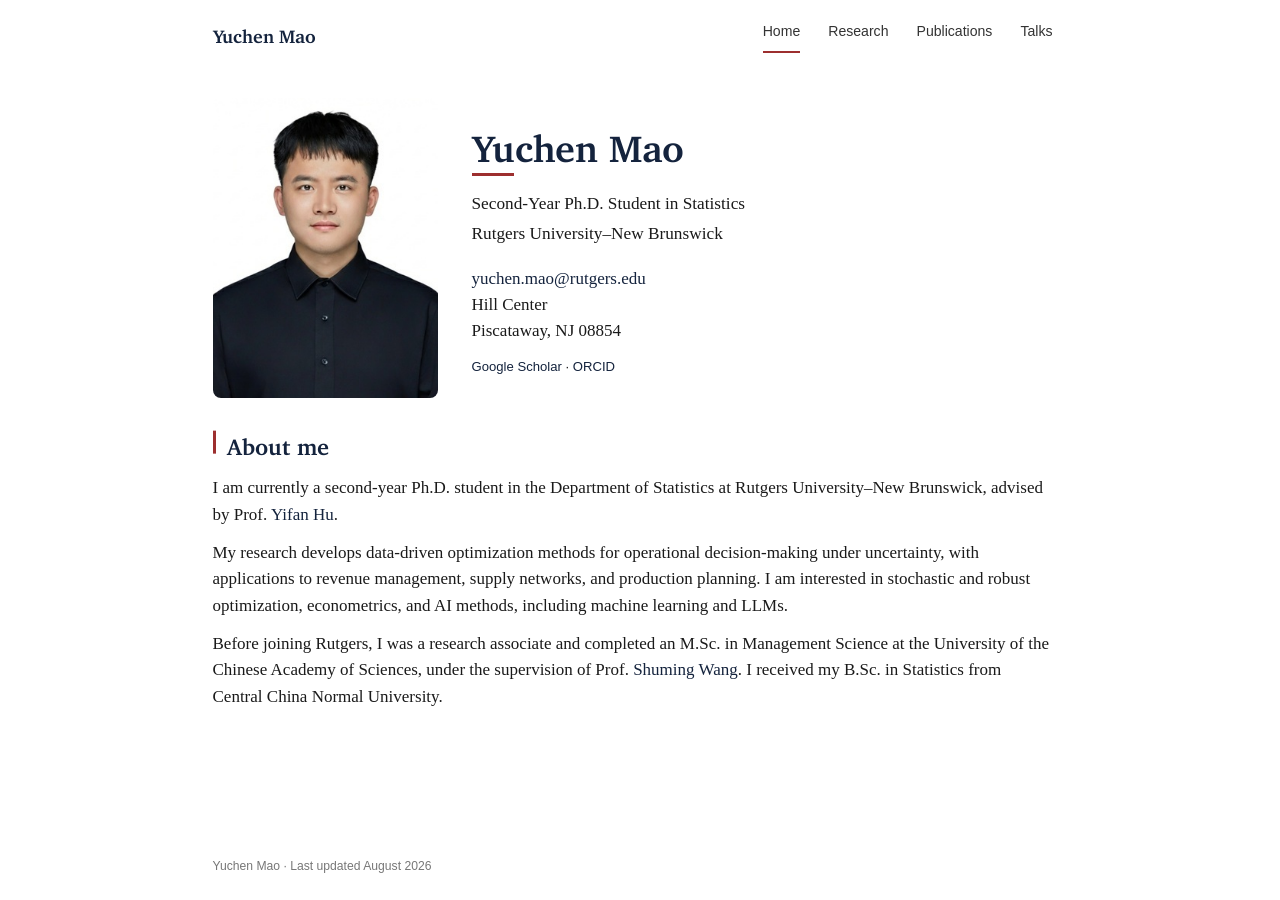
==== index.html @ 816ab4ea "Use valid date-time for profile metadata" ====
<!doctype html>
<html lang="en">
<head>
  <meta charset="utf-8">
  <meta name="viewport" content="width=device-width, initial-scale=1">
  <title>Yuchen Mao | Second-Year Ph.D. Student at Rutgers University</title>
  <meta name="description" content="Yuchen Mao (毛宇晨) is a second-year Ph.D. student in Statistics at Rutgers University–New Brunswick developing data-driven optimization methods for operational decisions under uncertainty.">
  <meta name="author" content="Yuchen Mao">
  <meta name="google-site-verification" content="CG412kC1G7FEq8Y1hyxE_ry52gsPt6J9d0rZtABFzyQ">
  <meta name="robots" content="index, follow">
  <link rel="canonical" href="https://yuchenmao98.github.io/">
  <link rel="icon" href="assets/favicon-32.png" sizes="32x32" type="image/png">
  <link rel="icon" href="assets/favicon-256.png" sizes="256x256" type="image/png">
  <link rel="apple-touch-icon" href="assets/apple-touch-icon.png" sizes="180x180">
  <meta name="theme-color" content="#14233d">
  <meta property="og:type" content="profile">
  <meta property="og:title" content="Yuchen Mao | Second-Year Ph.D. Student at Rutgers University">
  <meta property="og:description" content="Data-driven optimization for operational decisions under uncertainty.">
  <meta property="og:url" content="https://yuchenmao98.github.io/">
  <meta property="og:image" content="https://yuchenmao98.github.io/assets/yuchen-mao.jpg">
  <meta property="og:image:alt" content="Portrait of Yuchen Mao">
  <meta property="profile:first_name" content="Yuchen">
  <meta property="profile:last_name" content="Mao">
  <meta name="twitter:card" content="summary">
  <link rel="stylesheet" href="styles.css?v=10">

  <script type="application/ld+json">
  {
    "@context": "https://schema.org",
    "@type": "ProfilePage",
    "url": "https://yuchenmao98.github.io/",
    "dateModified": "2026-08-07T00:33:00-04:00",
    "mainEntity": {
      "@type": "Person",
      "name": "Yuchen Mao",
      "alternateName": "毛宇晨",
      "url": "https://yuchenmao98.github.io/",
      "image": "https://yuchenmao98.github.io/assets/yuchen-mao.jpg",
      "jobTitle": "Second-Year Ph.D. Student in Statistics",
      "email": "yuchen.mao@rutgers.edu",
      "affiliation": {
        "@type": "CollegeOrUniversity",
        "name": "Rutgers University–New Brunswick",
        "url": "https://www.rutgers.edu/"
      },
      "sameAs": [
        "https://orcid.org/0000-0002-4024-4048",
        "https://scholar.google.com/citations?user=4a7ehhYAAAAJ&hl=en"
      ],
      "alumniOf": [
        {
          "@type": "CollegeOrUniversity",
          "name": "University of the Chinese Academy of Sciences"
        },
        {
          "@type": "CollegeOrUniversity",
          "name": "Central China Normal University"
        }
      ],
      "knowsAbout": [
        "Stochastic programming",
        "Robust optimization",
        "Distributionally robust optimization",
        "Econometrics",
        "Causal inference",
        "Artificial intelligence",
        "Machine learning",
        "Large language models",
        "Revenue management",
        "Supply chain analytics",
        "Production planning"
      ]
    }
  }
  </script>
</head>
<body>
  <a class="skip-link" href="#main">Skip to content</a>

  <header class="site-header">
    <div class="header-inner">
      <a class="site-name" href="index.html">Yuchen Mao</a>
      <nav aria-label="Primary navigation">
        <a href="index.html" aria-current="page">Home</a>
        <a href="research.html">Research</a>
        <a href="publications.html">Publications</a>
        <a href="talks.html">Talks</a>
      </nav>
    </div>
  </header>

  <main id="main" class="home-main">
    <section class="profile" aria-labelledby="home-title">
      <img class="portrait" src="assets/yuchen-mao.jpg" width="295" height="393" alt="Portrait of Yuchen Mao">

      <div class="profile-details">
        <h1 id="home-title">Yuchen Mao</h1>
        <div class="name-rule" aria-hidden="true"></div>
        <p class="position">Second-Year Ph.D. Student in Statistics</p>
        <p class="institution">Rutgers University–New Brunswick</p>
        <p class="contact">
          <a href="mailto:yuchen.mao@rutgers.edu">yuchen.mao@rutgers.edu</a><br>
          Hill Center<br>
          Piscataway, NJ 08854
        </p>
        <p class="profile-links">
          <a href="https://scholar.google.com/citations?user=4a7ehhYAAAAJ&amp;hl=en" rel="me noopener" target="_blank">Google Scholar</a>
          <span aria-hidden="true">&middot;</span>
          <a href="https://orcid.org/0000-0002-4024-4048" rel="me noopener" target="_blank">ORCID</a>
        </p>
      </div>
    </section>

    <section class="about" aria-labelledby="about-title">
      <h2 id="about-title">About me</h2>
      <p>
        I am currently a second-year Ph.D. student in the Department of Statistics at Rutgers
        University–New Brunswick, advised by
        Prof. <a href="https://sites.google.com/view/yifan-hu" rel="noopener" target="_blank">Yifan Hu</a>.
      </p>
      <p>
        My research develops data-driven optimization methods for operational
        decision-making under uncertainty, with applications to revenue
        management, supply networks, and production planning. I am interested in
        stochastic and robust optimization, econometrics, and AI methods,
        including machine learning and LLMs.
      </p>
      <p>
        Before joining Rutgers, I was a research associate and completed an
        M.Sc. in Management Science at the University of the Chinese Academy
        of Sciences, under the supervision of
        Prof. <a href="https://people.ucas.ac.cn/~wangshuming?language=en" rel="noopener" target="_blank">Shuming Wang</a>.
        I received my B.Sc. in Statistics from Central China Normal University.
      </p>
    </section>
  </main>

  <footer>
    <p>Yuchen Mao · Last updated August 2026</p>
  </footer>
</body>
</html>
---- styles.css ----
@font-face {
  font-family: "Charter Web";
  font-style: normal;
  font-weight: 400;
  font-display: swap;
  src: url("assets/fonts/charter-regular.woff2") format("woff2");
}

@font-face {
  font-family: "Charter Web";
  font-style: normal;
  font-weight: 600;
  font-display: swap;
  src: url("assets/fonts/charter-bold.woff2") format("woff2");
}

@font-face {
  font-family: "Charter Web";
  font-style: normal;
  font-weight: 700;
  font-display: swap;
  src: url("assets/fonts/charter-bold.woff2") format("woff2");
}

:root {
  --ink: #1a1a1a;
  --navy: #14233d;
  --muted: #55585d;
  --accent: #9d2f2f;
  --content: 840px;
  --serif: Georgia, "Times New Roman", serif;
  --display-serif: "Charter Web", Charter, "Bitstream Charter", Georgia, "Times New Roman", serif;
  --sans: -apple-system, BlinkMacSystemFont, "Segoe UI", Arial, sans-serif;
}

html {
  overflow-y: scroll;
  scrollbar-gutter: stable;
}

* {
  box-sizing: border-box;
}

body {
  display: flex;
  flex-direction: column;
  min-height: 100vh;
  margin: 0;
  color: var(--ink);
  background: #fff;
  font-family: var(--serif);
  font-size: 17px;
  line-height: 1.55;
}

a {
  color: var(--navy);
  text-decoration: none;
}

a:hover,
a:focus-visible {
  color: var(--accent);
}

a:focus-visible {
  outline: 2px solid var(--accent);
  outline-offset: 3px;
}

main {
  flex: 1 0 auto;
}

main a {
  color: var(--navy);
}

.skip-link {
  position: fixed;
  top: 8px;
  left: 8px;
  z-index: 10;
  padding: 6px 10px;
  color: #fff;
  background: var(--navy);
  font-family: var(--sans);
  transform: translateY(-160%);
}

.skip-link:focus {
  transform: translateY(0);
}

.header-inner,
.home-main,
.research-main,
footer {
  width: min(var(--content), calc(100% - 40px));
  margin: 0 auto;
}

.header-inner {
  display: flex;
  min-height: 64px;
  align-items: center;
  justify-content: space-between;
  gap: 28px;
}

.site-name {
  color: var(--navy);
  font-family: var(--display-serif);
  font-size: 1.15rem;
  font-weight: 700;
  text-decoration: none;
}

nav {
  display: flex;
  align-self: stretch;
  gap: 28px;
}

nav a {
  display: flex;
  position: relative;
  align-items: center;
  color: #333;
  font-family: var(--sans);
  font-size: 0.88rem;
  text-decoration: none;
}

nav a[aria-current="page"]::after {
  position: absolute;
  right: 0;
  bottom: 11px;
  left: 0;
  height: 2px;
  background: var(--accent);
  content: "";
}

.home-main {
  padding: 34px 0 44px;
}

.profile {
  display: grid;
  grid-template-columns: 225px minmax(0, 1fr);
  gap: 34px;
  align-items: start;
}

.portrait {
  display: block;
  width: 225px;
  height: 300px;
  border-radius: 8px;
  object-fit: cover;
}

.profile-details {
  padding-top: 20px;
}

h1,
h2,
p {
  margin-top: 0;
}

h1,
h2 {
  color: var(--navy);
  font-family: var(--display-serif);
  font-weight: 700;
}

strong {
  font-family: var(--display-serif);
  font-weight: 600;
}

h1 {
  margin-bottom: 8px;
  font-size: 2.35rem;
  line-height: 1.15;
}

.name-rule {
  width: 42px;
  height: 3px;
  margin: 12px 0 15px;
  background: var(--accent);
}

.position,
.institution {
  margin-bottom: 3px;
  font-size: 1.08rem;
}

.contact {
  margin: 18px 0 12px;
}

.profile-links {
  margin-bottom: 0;
  font-family: var(--sans);
  font-size: 0.82rem;
}

.about {
  margin-top: 30px;
}

h2 {
  position: relative;
  margin-bottom: 19px;
  padding-left: 14px;
  font-size: 1.42rem;
  line-height: 1.25;
}

h2::before {
  position: absolute;
  top: 50%;
  left: 0;
  width: 3px;
  height: 1em;
  background: var(--accent);
  content: "";
  transform: translateY(-50%);
}

.about p {
  margin-bottom: 12px;
}

.research-main {
  padding: 40px 0 60px;
}

.research-main > h1 {
  margin-bottom: 30px;
}

.research-lead {
  margin-bottom: 34px;
  font-size: 1.06rem;
  line-height: 1.62;
}

.research-main section + section {
  margin-top: 46px;
}

.research-area p {
  margin-bottom: 12px;
}

.paper-list {
  margin: 0;
  padding: 0;
  list-style: none;
}

.paper-list li {
  padding: 5px 0 24px;
}

.paper-list li + li {
  margin-top: 4px;
}

.paper-list p {
  margin-bottom: 3px;
}

.paper-title {
  color: var(--navy);
  font-family: var(--display-serif);
  font-weight: 600;
}

.paper-title a {
  color: inherit;
}

.paper-title a:hover,
.paper-title a:focus-visible {
  color: var(--accent);
}

.paper-list strong {
  font-weight: 600;
}

.venue {
  color: var(--muted);
  font-size: 0.94rem;
}

footer {
  margin-top: auto;
  padding: 19px 0 24px;
  color: #777;
  font-family: var(--sans);
  font-size: 0.76rem;
}

footer p {
  margin-bottom: 0;
}

@media (max-width: 620px) {
  body {
    font-size: 16px;
  }

  .header-inner {
    min-height: 0;
    padding-top: 14px;
    flex-direction: column;
    align-items: flex-start;
    gap: 4px;
  }

  nav {
    width: 100%;
    min-height: 40px;
    justify-content: space-between;
    gap: 12px;
  }

  nav a {
    padding: 5px 0 12px;
  }

  nav a[aria-current="page"]::after {
    bottom: 5px;
  }

  .home-main,
  .research-main {
    padding-top: 28px;
  }

  .profile {
    grid-template-columns: 1fr;
    gap: 22px;
  }

  .portrait {
    width: 190px;
    height: auto;
  }

  .profile-details {
    padding-top: 0;
  }

  h1 {
    font-size: 2rem;
  }

  .about {
    margin-top: 28px;
  }
}
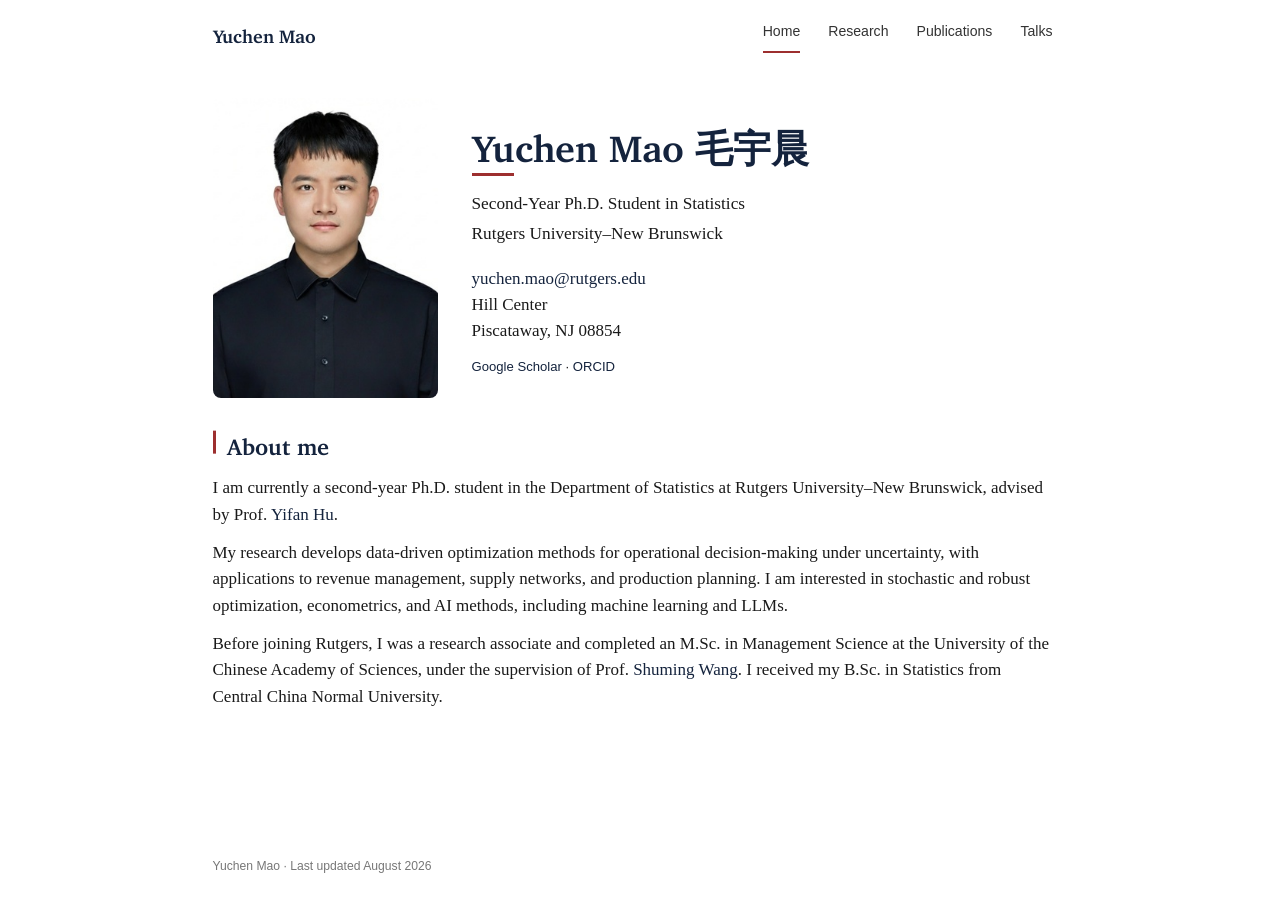
==== commit 1efba533: "Add Chinese name to homepage" ====
--- a/index.html
+++ b/index.html
@@ -29,7 +29,7 @@
     "@context": "https://schema.org",
     "@type": "ProfilePage",
     "url": "https://yuchenmao98.github.io/",
-    "dateModified": "2026-08-07T00:33:00-04:00",
+    "dateModified": "2026-08-10T09:18:04-04:00",
     "mainEntity": {
       "@type": "Person",
       "name": "Yuchen Mao",
@@ -94,7 +94,7 @@
       <img class="portrait" src="assets/yuchen-mao.jpg" width="295" height="393" alt="Portrait of Yuchen Mao">
 
       <div class="profile-details">
-        <h1 id="home-title">Yuchen Mao</h1>
+        <h1 id="home-title">Yuchen Mao <span class="chinese-name" lang="zh">毛宇晨</span></h1>
         <div class="name-rule" aria-hidden="true"></div>
         <p class="position">Second-Year Ph.D. Student in Statistics</p>
         <p class="institution">Rutgers University–New Brunswick</p>
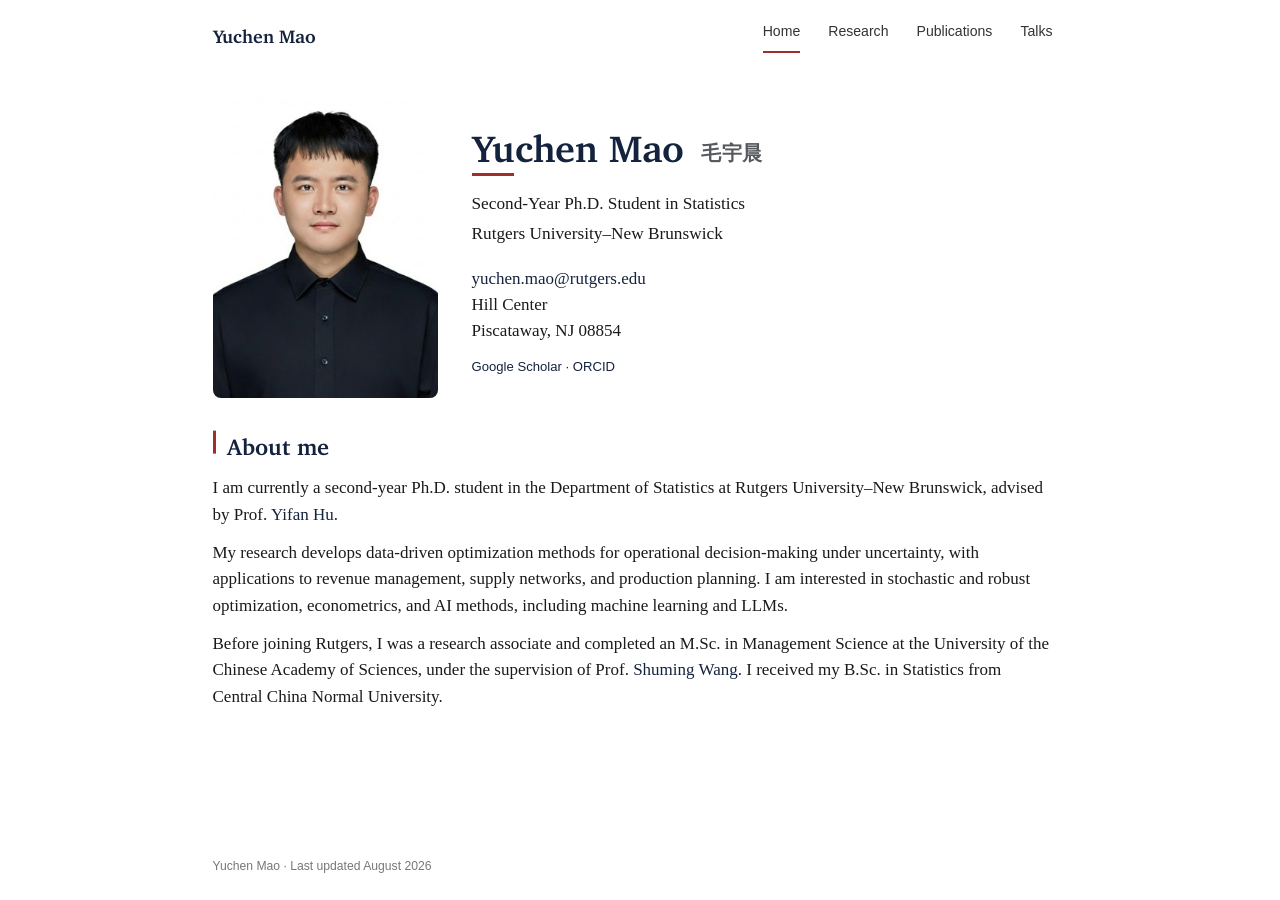
==== commit 0982d5d1: "Refresh homepage stylesheet cache" ====
--- a/index.html
+++ b/index.html
@@ -22,7 +22,7 @@
   <meta property="profile:first_name" content="Yuchen">
   <meta property="profile:last_name" content="Mao">
   <meta name="twitter:card" content="summary">
-  <link rel="stylesheet" href="styles.css?v=10">
+  <link rel="stylesheet" href="styles.css?v=11">
 
   <script type="application/ld+json">
   {
--- a/styles.css
+++ b/styles.css
@@ -190,6 +190,17 @@
   line-height: 1.15;
 }
 
+.chinese-name {
+  margin-left: 0.32em;
+  color: var(--muted);
+  font-family: inherit;
+  font-size: 0.52em;
+  font-weight: inherit;
+  letter-spacing: 0.04em;
+  vertical-align: 0.12em;
+  white-space: nowrap;
+}
+
 .name-rule {
   width: 42px;
   height: 3px;
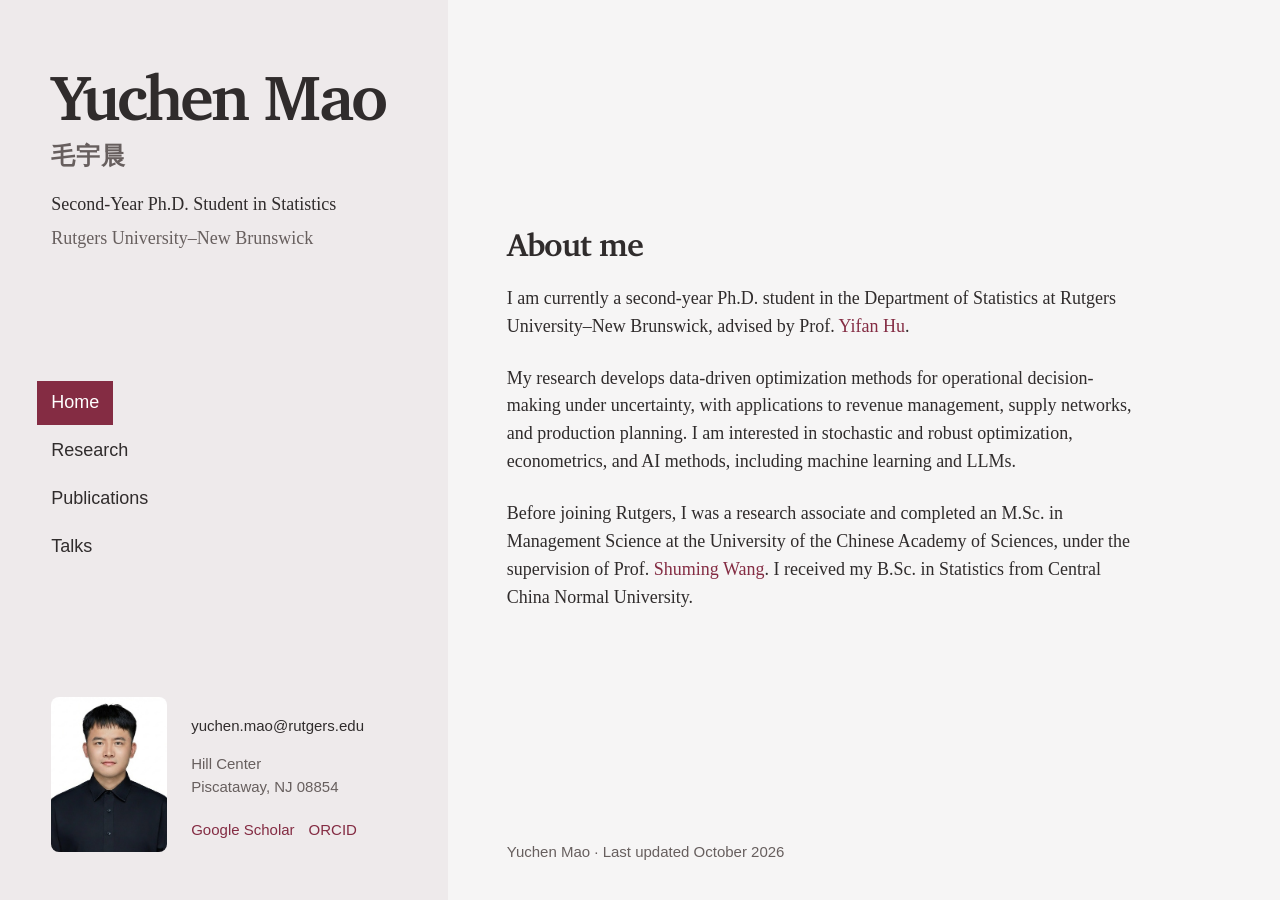
==== commit 3f8b4882: "Publish sidebar design and refresh past talks Apply the approved paper-and-wine sidebar layout to al" ====
--- a/index.html
+++ b/index.html
@@ -12,7 +12,7 @@
   <link rel="icon" href="assets/favicon-32.png" sizes="32x32" type="image/png">
   <link rel="icon" href="assets/favicon-256.png" sizes="256x256" type="image/png">
   <link rel="apple-touch-icon" href="assets/apple-touch-icon.png" sizes="180x180">
-  <meta name="theme-color" content="#14233d">
+  <meta name="theme-color" content="#eeeaeb">
   <meta property="og:type" content="profile">
   <meta property="og:title" content="Yuchen Mao | Second-Year Ph.D. Student at Rutgers University">
   <meta property="og:description" content="Data-driven optimization for operational decisions under uncertainty.">
@@ -22,14 +22,14 @@
   <meta property="profile:first_name" content="Yuchen">
   <meta property="profile:last_name" content="Mao">
   <meta name="twitter:card" content="summary">
-  <link rel="stylesheet" href="styles.css?v=11">
+  <link rel="stylesheet" href="styles.css?v=20261026">
 
   <script type="application/ld+json">
   {
     "@context": "https://schema.org",
     "@type": "ProfilePage",
     "url": "https://yuchenmao98.github.io/",
-    "dateModified": "2026-08-10T09:18:04-04:00",
+    "dateModified": "2026-10-26T20:50:50Z",
     "mainEntity": {
       "@type": "Person",
       "name": "Yuchen Mao",
@@ -73,46 +73,40 @@
     }
   }
   </script>
+
+  <!-- Cloudflare Web Analytics -->
+  <script type="module" src="https://static.cloudflareinsights.com/beacon.min.js" data-cf-beacon='{"token":"b640b8f3190f4494a3705dd32028accd"}'></script>
+  <!-- End Cloudflare Web Analytics -->
 </head>
 <body>
-  <a class="skip-link" href="#main">Skip to content</a>
-
-  <header class="site-header">
-    <div class="header-inner">
-      <a class="site-name" href="index.html">Yuchen Mao</a>
-      <nav aria-label="Primary navigation">
-        <a href="index.html" aria-current="page">Home</a>
-        <a href="research.html">Research</a>
-        <a href="publications.html">Publications</a>
-        <a href="talks.html">Talks</a>
-      </nav>
+  <a class="skip" href="#main">Skip to content</a>
+  <header class="identity-rail">
+    <div class="identity">
+      <h1 class="identity-name">Yuchen Mao <span lang="zh">毛宇晨</span></h1>
+      <p class="position">Second-Year Ph.D. Student in Statistics</p>
+      <p class="institution">Rutgers University–New Brunswick</p>
+    </div>
+    <nav aria-label="Main navigation">
+      <a href="index.html" aria-current="page">Home</a>
+      <a href="research.html">Research</a>
+      <a href="publications.html">Publications</a>
+      <a href="talks.html">Talks</a>
+    </nav>
+    <div class="rail-bottom">
+      <img class="portrait" src="assets/yuchen-mao.jpg" width="295" height="393" alt="Portrait of Yuchen Mao">
+      <div class="contact">
+        <a class="email" href="mailto:yuchen.mao@rutgers.edu">yuchen.mao@rutgers.edu</a>
+        <p>Hill Center<br>Piscataway, NJ 08854</p>
+        <div class="scholarly">
+          <a href="https://scholar.google.com/citations?user=4a7ehhYAAAAJ&amp;hl=en" target="_blank" rel="noopener">Google Scholar</a>
+          <a href="https://orcid.org/0000-0002-4024-4048" target="_blank" rel="noopener">ORCID</a>
+        </div>
+      </div>
     </div>
   </header>
-
-  <main id="main" class="home-main">
-    <section class="profile" aria-labelledby="home-title">
-      <img class="portrait" src="assets/yuchen-mao.jpg" width="295" height="393" alt="Portrait of Yuchen Mao">
-
-      <div class="profile-details">
-        <h1 id="home-title">Yuchen Mao <span class="chinese-name" lang="zh">毛宇晨</span></h1>
-        <div class="name-rule" aria-hidden="true"></div>
-        <p class="position">Second-Year Ph.D. Student in Statistics</p>
-        <p class="institution">Rutgers University–New Brunswick</p>
-        <p class="contact">
-          <a href="mailto:yuchen.mao@rutgers.edu">yuchen.mao@rutgers.edu</a><br>
-          Hill Center<br>
-          Piscataway, NJ 08854
-        </p>
-        <p class="profile-links">
-          <a href="https://scholar.google.com/citations?user=4a7ehhYAAAAJ&amp;hl=en" rel="me noopener" target="_blank">Google Scholar</a>
-          <span aria-hidden="true">&middot;</span>
-          <a href="https://orcid.org/0000-0002-4024-4048" rel="me noopener" target="_blank">ORCID</a>
-        </p>
-      </div>
-    </section>
-
-    <section class="about" aria-labelledby="about-title">
-      <h2 id="about-title">About me</h2>
+  <main id="main" tabindex="-1">
+    <article class="biography">
+      <h2>About me</h2>
       <p>
         I am currently a second-year Ph.D. student in the Department of Statistics at Rutgers
         University–New Brunswick, advised by
@@ -132,11 +126,8 @@
         Prof. <a href="https://people.ucas.ac.cn/~wangshuming?language=en" rel="noopener" target="_blank">Shuming Wang</a>.
         I received my B.Sc. in Statistics from Central China Normal University.
       </p>
-    </section>
+    </article>
   </main>
-
-  <footer>
-    <p>Yuchen Mao · Last updated August 2026</p>
-  </footer>
+  <footer class="site-footer"><p>Yuchen Mao · Last updated October 2026</p></footer>
 </body>
 </html>
--- a/styles.css
+++ b/styles.css
@@ -5,380 +5,174 @@
   font-display: swap;
   src: url("assets/fonts/charter-regular.woff2") format("woff2");
 }
-
 @font-face {
   font-family: "Charter Web";
   font-style: normal;
-  font-weight: 600;
+  font-weight: 600 700;
   font-display: swap;
   src: url("assets/fonts/charter-bold.woff2") format("woff2");
 }
-
-@font-face {
-  font-family: "Charter Web";
-  font-style: normal;
-  font-weight: 700;
-  font-display: swap;
-  src: url("assets/fonts/charter-bold.woff2") format("woff2");
-}
-
 :root {
-  --ink: #1a1a1a;
-  --navy: #14233d;
-  --muted: #55585d;
-  --accent: #9d2f2f;
-  --content: 840px;
+  color-scheme: light;
+  --ground: #f6f5f5;
+  --surface: #eeeaeb;
+  --ink: #302c2c;
+  --muted: #675f5e;
+  --accent: #842c43;
+  --accent-ink: #fff;
   --serif: Georgia, "Times New Roman", serif;
   --display-serif: "Charter Web", Charter, "Bitstream Charter", Georgia, "Times New Roman", serif;
   --sans: -apple-system, BlinkMacSystemFont, "Segoe UI", Arial, sans-serif;
+  --rail: 35%;
+  --edge: clamp(28px, 4vw, 62px);
+  --text-size: 18px;
+  --small-size: 15px;
+}
+* { box-sizing: border-box; }
+html { background: var(--ground); color: var(--ink); scrollbar-gutter: stable; }
+body { margin: 0; font-family: var(--serif); font-size: var(--text-size); line-height: 1.55; }
+h1, h2, p { margin: 0; }
+a { color: var(--accent); text-decoration: none; }
+a:hover { color: var(--ink); }
+a:focus-visible { outline: 2px solid var(--accent); outline-offset: 4px; }
+::selection { background: var(--accent); color: var(--accent-ink); }
+.skip { position: absolute; top: 12px; left: 20px; width: 1px; height: 1px; overflow: hidden; clip-path: inset(50%); white-space: nowrap; z-index: 5; }
+.skip:focus { width: auto; height: auto; clip-path: none; background: var(--accent); color: var(--accent-ink); padding: 12px 18px; }
+.identity-rail {
+  position: fixed; inset: 0 auto 0 0; width: var(--rail);
+  padding: 48px var(--edge); background: var(--surface);
+  display: flex; flex-direction: column; justify-content: space-between;
+  gap: 28px; overflow-y: auto;
+}
+h1, h2, strong, .identity-name { font-family: var(--display-serif); font-weight: 700; }
+.identity-name { font-size: clamp(40px, 5vw, 72px); line-height: 1.05; letter-spacing: -.04em; white-space: nowrap; }
+.identity-name span { display: block; margin-top: 18px; font-size: 24px; line-height: 1.4; letter-spacing: .04em; color: var(--muted); }
+.position { margin-top: 24px; font-size: var(--text-size); }
+.institution { margin-top: 6px; font-size: var(--text-size); color: var(--muted); }
+nav { display: flex; flex-direction: column; align-items: flex-start; gap: 4px; font-family: var(--sans); font-size: var(--text-size); }
+nav a { display: flex; align-items: center; min-height: 44px; padding: 6px 14px; margin-left: -14px; color: var(--ink); }
+nav a[aria-current] { background: var(--accent); color: var(--accent-ink); }
+nav a:not([aria-current]):hover { color: var(--accent); background: var(--ground); }
+.rail-bottom { display: flex; align-items: flex-end; flex-wrap: wrap; gap: 24px; }
+.portrait { display: block; width: 116px; height: auto; border-radius: 8px; }
+.contact { font-family: var(--sans); font-size: var(--small-size); line-height: 1.55; }
+.contact .email { color: var(--ink); overflow-wrap: anywhere; }
+.contact .email:hover { color: var(--accent); }
+.contact p { margin-top: 14px; color: var(--muted); }
+.scholarly { display: flex; flex-wrap: wrap; gap: 0 14px; margin-top: 10px; }
+.scholarly a { display: inline-flex; align-items: center; min-height: 44px; }
+main { margin-left: var(--rail); padding: 70px var(--edge) 64px clamp(36px, 5vw, 80px); min-height: calc(100svh - 76px); display: flex; align-items: center; }
+.biography { max-width: 640px; }
+h2 { font-size: 32px; line-height: 1.2; letter-spacing: -.02em; margin-bottom: 28px; }
+.biography p { text-wrap: pretty; }
+.biography p + p { margin-top: 24px; }
+.biography a:hover { background: var(--accent); color: var(--accent-ink); }
+.site-footer { margin-left: var(--rail); padding: 16px var(--edge) 24px clamp(36px, 5vw, 80px); display: flex; align-items: center; justify-content: space-between; gap: 24px; font-family: var(--sans); font-size: var(--small-size); color: var(--muted); }
+.site-footer a { display: inline-flex; min-height: 44px; align-items: center; flex-shrink: 0; }
+@media (min-width: 1500px) {
+  .identity-rail { padding-left: max(60px, calc((100vw - 1320px) / 2)); }
+  main, .site-footer { padding-right: max(60px, calc((100vw - 1320px) / 2)); }
+}
+@media (max-width: 1100px) {
+  :root { --edge: 30px; }
+  .identity-rail { padding-block: 36px; }
+  .rail-bottom { gap: 18px; }
+  .portrait { width: 90px; }
+  main { padding: 48px var(--edge); }
+  .site-footer { padding-inline: var(--edge); flex-wrap: wrap; gap: 4px; }
+}
+@media (max-width: 850px) {
+  :root { --edge: 32px; }
+  .identity-rail { position: static; width: auto; padding: 32px var(--edge); display: grid; grid-template-columns: 1fr auto; gap: 24px 28px; }
+  .identity-name { font-size: 52px; }
+  nav { justify-self: end; min-width: 140px; }
+  .rail-bottom { grid-column: 1 / -1; flex-wrap: nowrap; justify-content: space-between; align-items: center; }
+  .portrait { width: 92px; }
+  .contact { font-size: 16px; }
+  main { margin: 0; min-height: 0; padding: 40px var(--edge); }
+  .biography { max-width: none; }
+  .site-footer { margin: 0; }
+}
+@media (max-width: 550px) {
+  :root { --edge: 22px; --text-size: 17px; }
+  .identity-rail { padding-block: 28px; grid-template-columns: 1fr; gap: 22px; }
+  .identity-name { font-size: 44px; display: flex; flex-wrap: wrap; align-items: baseline; gap: 6px 14px; white-space: normal; }
+  .identity-name span { margin: 0; font-size: 20px; white-space: nowrap; }
+  .position { margin-top: 18px; font-size: 18px; max-width: 28ch; }
+  .institution { font-size: 16px; }
+  nav { grid-row: 2; justify-self: stretch; flex-direction: row; align-items: center; justify-content: space-between; gap: 4px; min-width: 0; font-size: 16px; }
+  nav a { margin: 0; padding-inline: 8px; }
+  .rail-bottom { gap: 18px; justify-content: flex-start; }
+  .portrait { width: 92px; }
+  .contact { min-width: 0; font-size: 14px; }
+  .scholarly { gap: 0 12px; }
+  main { padding: 32px var(--edge); }
+  h2 { font-size: 30px; margin-bottom: 22px; }
+  .biography p + p { margin-top: 20px; }
+  .site-footer { align-items: flex-start; flex-direction: column; padding: 12px var(--edge) 22px; }
+}
+@media (prefers-reduced-motion: no-preference) {
+  a { transition: color 140ms ease, background-color 140ms ease; }
 }
 
-html {
-  overflow-y: scroll;
-  scrollbar-gutter: stable;
+/* Inner pages share the same identity anchor and reading edge. */
+.content-main { display: block; padding-top: 70px; }
+.page-content { max-width: 720px; }
+.page-title { font-size: 40px; line-height: 1.1; letter-spacing: -.035em; margin: 0 0 40px; }
+.page-content p { text-wrap: pretty; }
+.page-content h2 { font-size: 24px; line-height: 1.25; letter-spacing: -.015em; margin: 0 0 20px; }
+.page-content section + section { margin-top: 48px; }
+.research-content { max-width: 640px; }
+.research-lead { background: var(--surface); padding: 24px 26px; margin: 0 0 42px; line-height: 1.6; }
+.research-area p { line-height: 1.6; }
+.research-area h2 { max-width: 36ch; }
+.publication-content section > h2::before {
+  content: ""; display: block; width: 26px; height: 4px;
+  background: var(--accent); margin-bottom: 14px;
+}
+.paper-list { list-style: none; margin: 0; padding: 0; }
+.paper-list li + li { margin-top: 30px; }
+.paper-list p + p { margin-top: 7px; }
+.paper-title { font-family: var(--display-serif); font-weight: 600; font-size: 20px; line-height: 1.35; }
+.paper-title a { color: var(--ink); }
+.paper-title a:hover { color: var(--accent); }
+.paper-list strong { font-weight: 600; }
+.paper-list .venue, .talk-entry .venue { font-size: 15px; color: var(--muted); line-height: 1.55; }
+.page-content a:active { color: var(--accent); }
+.talk-entry { display: grid; grid-template-columns: 112px minmax(0, 1fr); gap: 24px; align-items: start; }
+.talk-date { grid-column: 1; grid-row: 1; padding-top: 4px; font-variant-numeric: tabular-nums; }
+.talk-date time { display: block; max-width: 9ch; }
+.talk-details { grid-column: 2; grid-row: 1; }
+.talk-details .paper-title { margin-bottom: 16px; }
+.talk-details .venue + .venue { margin-top: 7px; }
+.source-footer { margin-top: 48px; font-family: var(--sans); font-size: 15px; color: var(--muted); }
+@media (max-width: 1100px) {
+  .content-main { padding-top: 48px; }
+  .talk-entry { grid-template-columns: 96px minmax(0, 1fr); gap: 20px; }
+}
+@media (max-width: 850px) {
+  .content-main { padding-top: 40px; }
+  .page-content { max-width: none; }
+}
+@media (max-width: 550px) {
+  .content-main { padding-top: 32px; }
+  .page-title { font-size: 32px; margin-bottom: 32px; }
+  .page-content h2 { font-size: 20px; }
+  .research-area h2 { font-size: 20px; }
+  .research-lead { padding: 20px; margin-bottom: 32px; }
+  .page-content section + section { margin-top: 40px; }
+  .paper-title { font-size: 18px; }
+  .paper-list li + li { margin-top: 28px; }
+  .talk-entry { display: flex; flex-direction: column; gap: 14px; }
+  .talk-date { padding: 0; }
+  .talk-date time { max-width: none; }
+  .source-footer { margin-top: 36px; }
 }
 
-* {
-  box-sizing: border-box;
-}
-
-body {
-  display: flex;
-  flex-direction: column;
-  min-height: 100vh;
-  margin: 0;
-  color: var(--ink);
-  background: #fff;
-  font-family: var(--serif);
-  font-size: 17px;
-  line-height: 1.55;
-}
-
-a {
-  color: var(--navy);
-  text-decoration: none;
-}
-
-a:hover,
-a:focus-visible {
-  color: var(--accent);
-}
-
-a:focus-visible {
-  outline: 2px solid var(--accent);
-  outline-offset: 3px;
-}
-
-main {
-  flex: 1 0 auto;
-}
-
-main a {
-  color: var(--navy);
-}
-
-.skip-link {
-  position: fixed;
-  top: 8px;
-  left: 8px;
-  z-index: 10;
-  padding: 6px 10px;
-  color: #fff;
-  background: var(--navy);
-  font-family: var(--sans);
-  transform: translateY(-160%);
-}
-
-.skip-link:focus {
-  transform: translateY(0);
-}
-
-.header-inner,
-.home-main,
-.research-main,
-footer {
-  width: min(var(--content), calc(100% - 40px));
-  margin: 0 auto;
-}
-
-.header-inner {
-  display: flex;
-  min-height: 64px;
-  align-items: center;
-  justify-content: space-between;
-  gap: 28px;
-}
-
-.site-name {
-  color: var(--navy);
-  font-family: var(--display-serif);
-  font-size: 1.15rem;
-  font-weight: 700;
-  text-decoration: none;
-}
-
-nav {
-  display: flex;
-  align-self: stretch;
-  gap: 28px;
-}
-
-nav a {
-  display: flex;
-  position: relative;
-  align-items: center;
-  color: #333;
-  font-family: var(--sans);
-  font-size: 0.88rem;
-  text-decoration: none;
-}
-
-nav a[aria-current="page"]::after {
-  position: absolute;
-  right: 0;
-  bottom: 11px;
-  left: 0;
-  height: 2px;
-  background: var(--accent);
-  content: "";
-}
-
-.home-main {
-  padding: 34px 0 44px;
-}
-
-.profile {
-  display: grid;
-  grid-template-columns: 225px minmax(0, 1fr);
-  gap: 34px;
-  align-items: start;
-}
-
-.portrait {
-  display: block;
-  width: 225px;
-  height: 300px;
-  border-radius: 8px;
-  object-fit: cover;
-}
-
-.profile-details {
-  padding-top: 20px;
-}
-
-h1,
-h2,
-p {
-  margin-top: 0;
-}
-
-h1,
-h2 {
-  color: var(--navy);
-  font-family: var(--display-serif);
-  font-weight: 700;
-}
-
-strong {
-  font-family: var(--display-serif);
-  font-weight: 600;
-}
-
-h1 {
-  margin-bottom: 8px;
-  font-size: 2.35rem;
-  line-height: 1.15;
-}
-
-.chinese-name {
-  margin-left: 0.32em;
-  color: var(--muted);
-  font-family: inherit;
-  font-size: 0.52em;
-  font-weight: inherit;
-  letter-spacing: 0.04em;
-  vertical-align: 0.12em;
-  white-space: nowrap;
-}
-
-.name-rule {
-  width: 42px;
-  height: 3px;
-  margin: 12px 0 15px;
-  background: var(--accent);
-}
-
-.position,
-.institution {
-  margin-bottom: 3px;
-  font-size: 1.08rem;
-}
-
-.contact {
-  margin: 18px 0 12px;
-}
-
-.profile-links {
-  margin-bottom: 0;
-  font-family: var(--sans);
-  font-size: 0.82rem;
-}
-
-.about {
-  margin-top: 30px;
-}
-
-h2 {
-  position: relative;
-  margin-bottom: 19px;
-  padding-left: 14px;
-  font-size: 1.42rem;
-  line-height: 1.25;
-}
-
-h2::before {
-  position: absolute;
-  top: 50%;
-  left: 0;
-  width: 3px;
-  height: 1em;
-  background: var(--accent);
-  content: "";
-  transform: translateY(-50%);
-}
-
-.about p {
-  margin-bottom: 12px;
-}
-
-.research-main {
-  padding: 40px 0 60px;
-}
-
-.research-main > h1 {
-  margin-bottom: 30px;
-}
-
-.research-lead {
-  margin-bottom: 34px;
-  font-size: 1.06rem;
-  line-height: 1.62;
-}
-
-.research-main section + section {
-  margin-top: 46px;
-}
-
-.research-area p {
-  margin-bottom: 12px;
-}
-
-.paper-list {
-  margin: 0;
-  padding: 0;
-  list-style: none;
-}
-
-.paper-list li {
-  padding: 5px 0 24px;
-}
-
-.paper-list li + li {
-  margin-top: 4px;
-}
-
-.paper-list p {
-  margin-bottom: 3px;
-}
-
-.paper-title {
-  color: var(--navy);
-  font-family: var(--display-serif);
-  font-weight: 600;
-}
-
-.paper-title a {
-  color: inherit;
-}
-
-.paper-title a:hover,
-.paper-title a:focus-visible {
-  color: var(--accent);
-}
-
-.paper-list strong {
-  font-weight: 600;
-}
-
-.venue {
-  color: var(--muted);
-  font-size: 0.94rem;
-}
-
-footer {
-  margin-top: auto;
-  padding: 19px 0 24px;
-  color: #777;
-  font-family: var(--sans);
-  font-size: 0.76rem;
-}
-
-footer p {
-  margin-bottom: 0;
-}
-
-@media (max-width: 620px) {
-  body {
-    font-size: 16px;
-  }
-
-  .header-inner {
-    min-height: 0;
-    padding-top: 14px;
-    flex-direction: column;
-    align-items: flex-start;
-    gap: 4px;
-  }
-
-  nav {
-    width: 100%;
-    min-height: 40px;
-    justify-content: space-between;
-    gap: 12px;
-  }
-
-  nav a {
-    padding: 5px 0 12px;
-  }
-
-  nav a[aria-current="page"]::after {
-    bottom: 5px;
-  }
-
-  .home-main,
-  .research-main {
-    padding-top: 28px;
-  }
-
-  .profile {
-    grid-template-columns: 1fr;
-    gap: 22px;
-  }
-
-  .portrait {
-    width: 190px;
-    height: auto;
-  }
-
-  .profile-details {
-    padding-top: 0;
-  }
-
-  h1 {
-    font-size: 2rem;
-  }
-
-  .about {
-    margin-top: 28px;
-  }
-}
+/* Keep the recording light to load and subordinate to the talk information. */
+.talk-links { display: flex; flex-wrap: wrap; gap: 4px 24px; margin-top: 14px; font-family: var(--sans); font-size: 15px; }
+.talk-links a { display: inline-flex; align-items: center; min-height: 44px; }
+.talk-video { margin: 18px 0 0; }
+.talk-video video { display: block; width: 100%; height: auto; aspect-ratio: 16 / 9; background: var(--surface); }
+.talk-video figcaption { margin-top: 10px; font-family: var(--sans); font-size: 15px; line-height: 1.55; color: var(--muted); }
+.talks-page .paper-list li + li { margin-top: 48px; }
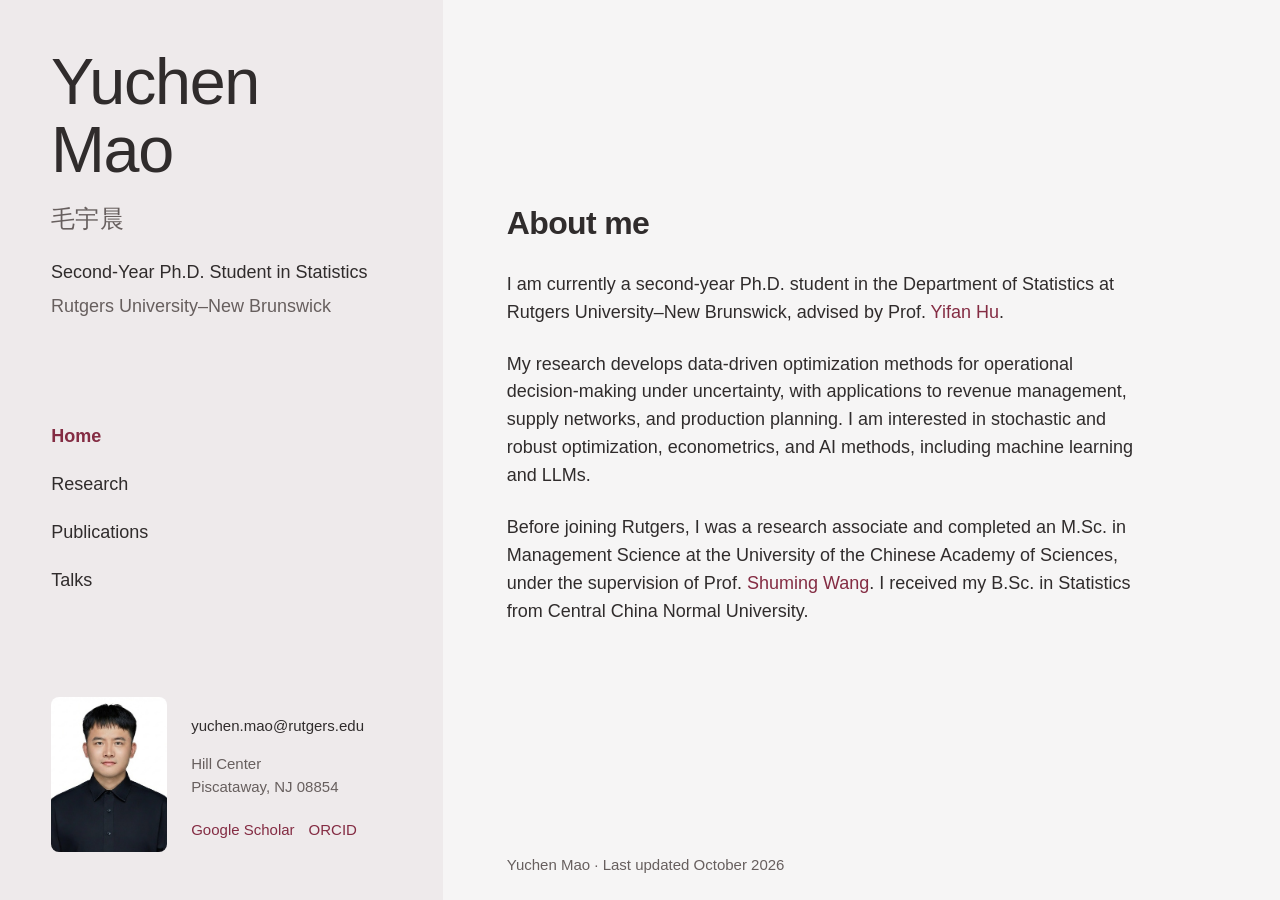
==== commit 47e55801: "Publish refined typography, research tree, and MOPTA materials" ====
--- a/index.html
+++ b/index.html
@@ -22,14 +22,14 @@
   <meta property="profile:first_name" content="Yuchen">
   <meta property="profile:last_name" content="Mao">
   <meta name="twitter:card" content="summary">
-  <link rel="stylesheet" href="styles.css?v=20261026">
+  <link rel="stylesheet" href="styles.css?v=20261027-release">
 
   <script type="application/ld+json">
   {
     "@context": "https://schema.org",
     "@type": "ProfilePage",
     "url": "https://yuchenmao98.github.io/",
-    "dateModified": "2026-10-26T20:50:50Z",
+    "dateModified": "2026-10-28T02:34:00Z",
     "mainEntity": {
       "@type": "Person",
       "name": "Yuchen Mao",
--- a/styles.css
+++ b/styles.css
@@ -20,9 +20,9 @@
   --muted: #675f5e;
   --accent: #842c43;
   --accent-ink: #fff;
-  --serif: Georgia, "Times New Roman", serif;
-  --display-serif: "Charter Web", Charter, "Bitstream Charter", Georgia, "Times New Roman", serif;
-  --sans: -apple-system, BlinkMacSystemFont, "Segoe UI", Arial, sans-serif;
+  --serif: Optima, Georgia, sans-serif;
+  --display-serif: var(--serif);
+  --sans: var(--serif);
   --rail: 35%;
   --edge: clamp(28px, 4vw, 62px);
   --text-size: 18px;
@@ -30,7 +30,7 @@
 }
 * { box-sizing: border-box; }
 html { background: var(--ground); color: var(--ink); scrollbar-gutter: stable; }
-body { margin: 0; font-family: var(--serif); font-size: var(--text-size); line-height: 1.55; }
+body { margin: 0; font-family: var(--serif); font-size: var(--text-size); line-height: 1.55; display: grid; grid-template-columns: var(--rail) minmax(0, 1fr); grid-template-rows: 1fr auto; align-items: start; min-height: 100svh; }
 h1, h2, p { margin: 0; }
 a { color: var(--accent); text-decoration: none; }
 a:hover { color: var(--ink); }
@@ -39,39 +39,54 @@
 .skip { position: absolute; top: 12px; left: 20px; width: 1px; height: 1px; overflow: hidden; clip-path: inset(50%); white-space: nowrap; z-index: 5; }
 .skip:focus { width: auto; height: auto; clip-path: none; background: var(--accent); color: var(--accent-ink); padding: 12px 18px; }
 .identity-rail {
-  position: fixed; inset: 0 auto 0 0; width: var(--rail);
+  grid-column: 1; grid-row: 1 / span 2;
+  position: sticky; top: 0; min-width: 0; min-height: 100svh;
   padding: 48px var(--edge); background: var(--surface);
   display: flex; flex-direction: column; justify-content: space-between;
-  gap: 28px; overflow-y: auto;
-}
+  gap: 28px;
+}
+.identity { min-width: 0; container-type: inline-size; }
 h1, h2, strong, .identity-name { font-family: var(--display-serif); font-weight: 700; }
-.identity-name { font-size: clamp(40px, 5vw, 72px); line-height: 1.05; letter-spacing: -.04em; white-space: nowrap; }
-.identity-name span { display: block; margin-top: 18px; font-size: 24px; line-height: 1.4; letter-spacing: .04em; color: var(--muted); }
+strong { font-family: inherit; }
+.identity-name { font-size: clamp(40px, 4.7vw, 72px); font-size: clamp(36px, 19cqi, 72px); font-weight: 400; line-height: 1.05; letter-spacing: -.02em; }
+.identity-name span { display: block; margin-top: 18px; font-size: 24px; font-weight: 400; line-height: 1.4; letter-spacing: .02em; color: var(--muted); }
 .position { margin-top: 24px; font-size: var(--text-size); }
 .institution { margin-top: 6px; font-size: var(--text-size); color: var(--muted); }
 nav { display: flex; flex-direction: column; align-items: flex-start; gap: 4px; font-family: var(--sans); font-size: var(--text-size); }
-nav a { display: flex; align-items: center; min-height: 44px; padding: 6px 14px; margin-left: -14px; color: var(--ink); }
-nav a[aria-current] { background: var(--accent); color: var(--accent-ink); }
-nav a:not([aria-current]):hover { color: var(--accent); background: var(--ground); }
+nav a { display: flex; align-items: center; min-height: 44px; padding: 6px 0; color: var(--ink); }
+nav a[aria-current="page"] { color: var(--accent); font-weight: 600; }
+nav a:hover { color: var(--accent); }
 .rail-bottom { display: flex; align-items: flex-end; flex-wrap: wrap; gap: 24px; }
+/* Keep the identity, navigation and contact together near the reading column. */
+@media (min-width: 851px) {
+  .identity-rail > .identity,
+  .identity-rail > nav,
+  .identity-rail > .rail-bottom {
+    width: min(100%, 400px);
+    margin-left: auto;
+  }
+}
 .portrait { display: block; width: 116px; height: auto; border-radius: 8px; }
-.contact { font-family: var(--sans); font-size: var(--small-size); line-height: 1.55; }
+.contact { min-width: 0; font-family: var(--sans); font-size: var(--small-size); line-height: 1.55; }
 .contact .email { color: var(--ink); overflow-wrap: anywhere; }
 .contact .email:hover { color: var(--accent); }
 .contact p { margin-top: 14px; color: var(--muted); }
 .scholarly { display: flex; flex-wrap: wrap; gap: 0 14px; margin-top: 10px; }
 .scholarly a { display: inline-flex; align-items: center; min-height: 44px; }
-main { margin-left: var(--rail); padding: 70px var(--edge) 64px clamp(36px, 5vw, 80px); min-height: calc(100svh - 76px); display: flex; align-items: center; }
+main { grid-column: 2; grid-row: 1; min-width: 0; padding: 70px var(--edge) 64px clamp(36px, 5vw, 80px); min-height: calc(100svh - 76px); display: flex; align-items: center; }
 .biography { max-width: 640px; }
 h2 { font-size: 32px; line-height: 1.2; letter-spacing: -.02em; margin-bottom: 28px; }
 .biography p { text-wrap: pretty; }
 .biography p + p { margin-top: 24px; }
 .biography a:hover { background: var(--accent); color: var(--accent-ink); }
-.site-footer { margin-left: var(--rail); padding: 16px var(--edge) 24px clamp(36px, 5vw, 80px); display: flex; align-items: center; justify-content: space-between; gap: 24px; font-family: var(--sans); font-size: var(--small-size); color: var(--muted); }
+.site-footer { grid-column: 2; grid-row: 2; min-width: 0; padding: 16px var(--edge) 24px clamp(36px, 5vw, 80px); display: flex; align-items: center; justify-content: space-between; gap: 24px; font-family: var(--sans); font-size: var(--small-size); color: var(--muted); }
 .site-footer a { display: inline-flex; min-height: 44px; align-items: center; flex-shrink: 0; }
 @media (min-width: 1500px) {
-  .identity-rail { padding-left: max(60px, calc((100vw - 1320px) / 2)); }
   main, .site-footer { padding-right: max(60px, calc((100vw - 1320px) / 2)); }
+}
+/* Short windows use one document scroll instead of a second scroll inside the rail. */
+@media (max-height: 880px) {
+  .identity-rail { position: static; }
 }
 @media (max-width: 1100px) {
   :root { --edge: 30px; }
@@ -83,8 +98,9 @@
 }
 @media (max-width: 850px) {
   :root { --edge: 32px; }
-  .identity-rail { position: static; width: auto; padding: 32px var(--edge); display: grid; grid-template-columns: 1fr auto; gap: 24px 28px; }
-  .identity-name { font-size: 52px; }
+  body { display: block; }
+  .identity-rail { position: static; min-height: 0; padding: 32px var(--edge); display: grid; grid-template-columns: minmax(0, 1fr) auto; gap: 24px 28px; }
+  .identity-name { font-size: 52px; font-size: clamp(36px, 18cqi, 52px); }
   nav { justify-self: end; min-width: 140px; }
   .rail-bottom { grid-column: 1 / -1; flex-wrap: nowrap; justify-content: space-between; align-items: center; }
   .portrait { width: 92px; }
@@ -100,8 +116,7 @@
   .identity-name span { margin: 0; font-size: 20px; white-space: nowrap; }
   .position { margin-top: 18px; font-size: 18px; max-width: 28ch; }
   .institution { font-size: 16px; }
-  nav { grid-row: 2; justify-self: stretch; flex-direction: row; align-items: center; justify-content: space-between; gap: 4px; min-width: 0; font-size: 16px; }
-  nav a { margin: 0; padding-inline: 8px; }
+  nav { grid-row: 2; justify-self: stretch; flex-direction: row; flex-wrap: wrap; align-items: center; justify-content: space-between; gap: 4px 12px; min-width: 0; font-size: 16px; }
   .rail-bottom { gap: 18px; justify-content: flex-start; }
   .portrait { width: 92px; }
   .contact { min-width: 0; font-size: 14px; }
@@ -110,6 +125,15 @@
   h2 { font-size: 30px; margin-bottom: 22px; }
   .biography p + p { margin-top: 20px; }
   .site-footer { align-items: flex-start; flex-direction: column; padding: 12px var(--edge) 22px; }
+}
+@media (max-width: 360px) {
+  nav { display: grid; grid-template-columns: repeat(2, minmax(0, 1fr)); column-gap: 20px; }
+  .rail-bottom { display: grid; grid-template-columns: 76px minmax(0, 1fr); gap: 12px 18px; align-items: center; }
+  .portrait { grid-column: 1; grid-row: 1; width: 76px; }
+  .contact { display: contents; }
+  .contact p { grid-column: 2; grid-row: 1; margin: 0; }
+  .contact .email { grid-column: 1 / -1; grid-row: 2; }
+  .scholarly { grid-column: 1 / -1; grid-row: 3; margin: 0; }
 }
 @media (prefers-reduced-motion: no-preference) {
   a { transition: color 140ms ease, background-color 140ms ease; }
@@ -126,6 +150,103 @@
 .research-lead { background: var(--surface); padding: 24px 26px; margin: 0 0 42px; line-height: 1.6; }
 .research-area p { line-height: 1.6; }
 .research-area h2 { max-width: 36ch; }
+/* Research hierarchy: connectors convey parent/child relationships, not dividers. */
+.research-map { margin: 0; }
+.research-map ul { list-style: none; margin: 0; padding: 0; }
+.research-map .research-root {
+  position: relative; width: fit-content; margin: 0 auto;
+  padding: 12px 20px; background: var(--surface);
+  font-size: 24px; font-weight: 400; line-height: 1.3; letter-spacing: -.015em;
+}
+.research-root::after {
+  content: ""; position: absolute; left: calc(50% - 1px); top: 100%;
+  width: 2px; height: 24px; background: var(--accent);
+}
+.research-map .research-branches {
+  position: relative; display: grid; grid-template-columns: repeat(2, minmax(0, 1fr));
+  column-gap: 36px; padding-top: 48px;
+}
+.research-branches::before {
+  content: ""; position: absolute; top: 24px; left: calc(25% - 9px); height: 2px;
+  width: calc(50% + 18px); background: var(--accent);
+}
+.research-branch { position: relative; min-width: 0; }
+.research-branch::after {
+  content: ""; position: absolute; top: -24px; left: calc(50% - 1px);
+  width: 2px; height: 16px; background: var(--accent);
+}
+.research-map .branch-heading { position: relative; margin: 0 0 28px; text-align: center; }
+.research-map .branch-title {
+  margin: 0; font-size: 24px; font-weight: 400; line-height: 1.25;
+  letter-spacing: -.015em; text-align: center;
+}
+.branch-context { margin-top: 8px; font-size: 18px; line-height: 1.45; }
+.branch-heading::before {
+  content: ""; position: absolute; left: calc(50% - 1px); bottom: -14px;
+  width: 2px; height: 10px; background: var(--accent);
+}
+.branch-heading::after {
+  content: ""; position: absolute; left: 18px; bottom: -14px;
+  width: calc(50% - 18px); height: 2px; background: var(--accent);
+}
+.research-map .research-paths { padding-left: 18px; }
+.research-path { position: relative; padding: 0 0 0 20px; }
+.research-path + .research-path { margin-top: 24px; }
+.research-path:first-child { min-height: 144px; }
+.research-path::before {
+  content: ""; position: absolute; left: 0; top: -24px;
+  bottom: -24px; width: 2px; background: var(--accent);
+}
+.research-path:first-child::before { top: -14px; }
+.research-path:last-child::before { bottom: calc(100% - 12px); }
+.research-path::after {
+  content: ""; position: absolute; left: 0; top: 11px;
+  width: 12px; height: 2px; background: var(--accent);
+}
+.research-path h4 {
+  margin: 0 0 10px; font-size: 18px; line-height: 1.35;
+  font-weight: 700; color: var(--accent); letter-spacing: 0;
+}
+.research-path p { font-size: 18px; line-height: 1.45; }
+.research-summary { margin-top: 38px; line-height: 1.6; }
+.research-methods { margin-top: 20px; }
+.research-methods summary {
+  width: fit-content; min-height: 44px; padding-block: 8px;
+  cursor: pointer; color: var(--accent); font-size: 18px;
+}
+.research-methods summary:hover { color: var(--ink); }
+.research-methods summary:focus-visible { outline: 2px solid var(--accent); outline-offset: 4px; }
+.research-methods-content { padding-top: 10px; }
+.research-methods-content p + p { margin-top: 18px; }
+.research-page .source-footer { margin-top: 28px; }
+@media (max-width: 1100px) and (min-width: 851px), (max-width: 550px) {
+  .research-map .research-branches { column-gap: 24px; }
+  .research-branches::before { left: calc(25% - 6px); width: calc(50% + 12px); }
+  .research-map .branch-title { font-size: 20px; }
+  .branch-heading::after { left: 0; width: 50%; }
+  .research-map .research-paths { padding-left: 0; }
+  .research-path { padding-left: 16px; }
+}
+@media (max-width: 550px) {
+  .research-map .research-root { margin-left: 0; font-size: 20px; }
+  .research-root::after { left: 12px; height: 26px; }
+  .research-map .research-branches { display: block; padding-top: 26px; padding-left: 12px; }
+  .research-branches::before { content: none; }
+  .research-branch { padding-left: 20px; }
+  .research-branch + .research-branch { margin-top: 32px; }
+  .research-branch::before { content: ""; position: absolute; left: 0; top: 0; bottom: -32px; width: 2px; height: auto; background: var(--accent); }
+  .research-branch:last-child::before { right: auto; left: 0; bottom: calc(100% - 12px); }
+  .research-branch::after { left: 0; top: 11px; width: 12px; height: 2px; }
+  .research-map .branch-heading { text-align: left; margin-bottom: 20px; }
+  .research-map .branch-title { text-align: left; }
+  .branch-heading::before, .branch-heading::after { content: none; }
+  .branch-context { font-size: var(--text-size); }
+  .research-map .research-paths { padding-left: 6px; }
+  .research-path:first-child { min-height: 0; }
+  .research-path:first-child::before { top: -12px; }
+  .research-path h4, .research-path p { font-size: var(--text-size); }
+  .research-summary { margin-top: 30px; }
+}
 .publication-content section > h2::before {
   content: ""; display: block; width: 26px; height: 4px;
   background: var(--accent); margin-bottom: 14px;
@@ -133,10 +254,12 @@
 .paper-list { list-style: none; margin: 0; padding: 0; }
 .paper-list li + li { margin-top: 30px; }
 .paper-list p + p { margin-top: 7px; }
-.paper-title { font-family: var(--display-serif); font-weight: 600; font-size: 20px; line-height: 1.35; }
-.paper-title a { color: var(--ink); }
-.paper-title a:hover { color: var(--accent); }
-.paper-list strong { font-weight: 600; }
+.paper-title { font-family: var(--display-serif); font-weight: 400; font-size: 20px; line-height: 1.35; letter-spacing: 0; }
+.paper-title a,
+.paper-title a:visited,
+.paper-title a:hover,
+.page-content .paper-title a:active { color: inherit; }
+.paper-list strong { font-weight: 700; }
 .paper-list .venue, .talk-entry .venue { font-size: 15px; color: var(--muted); line-height: 1.55; }
 .page-content a:active { color: var(--accent); }
 .talk-entry { display: grid; grid-template-columns: 112px minmax(0, 1fr); gap: 24px; align-items: start; }
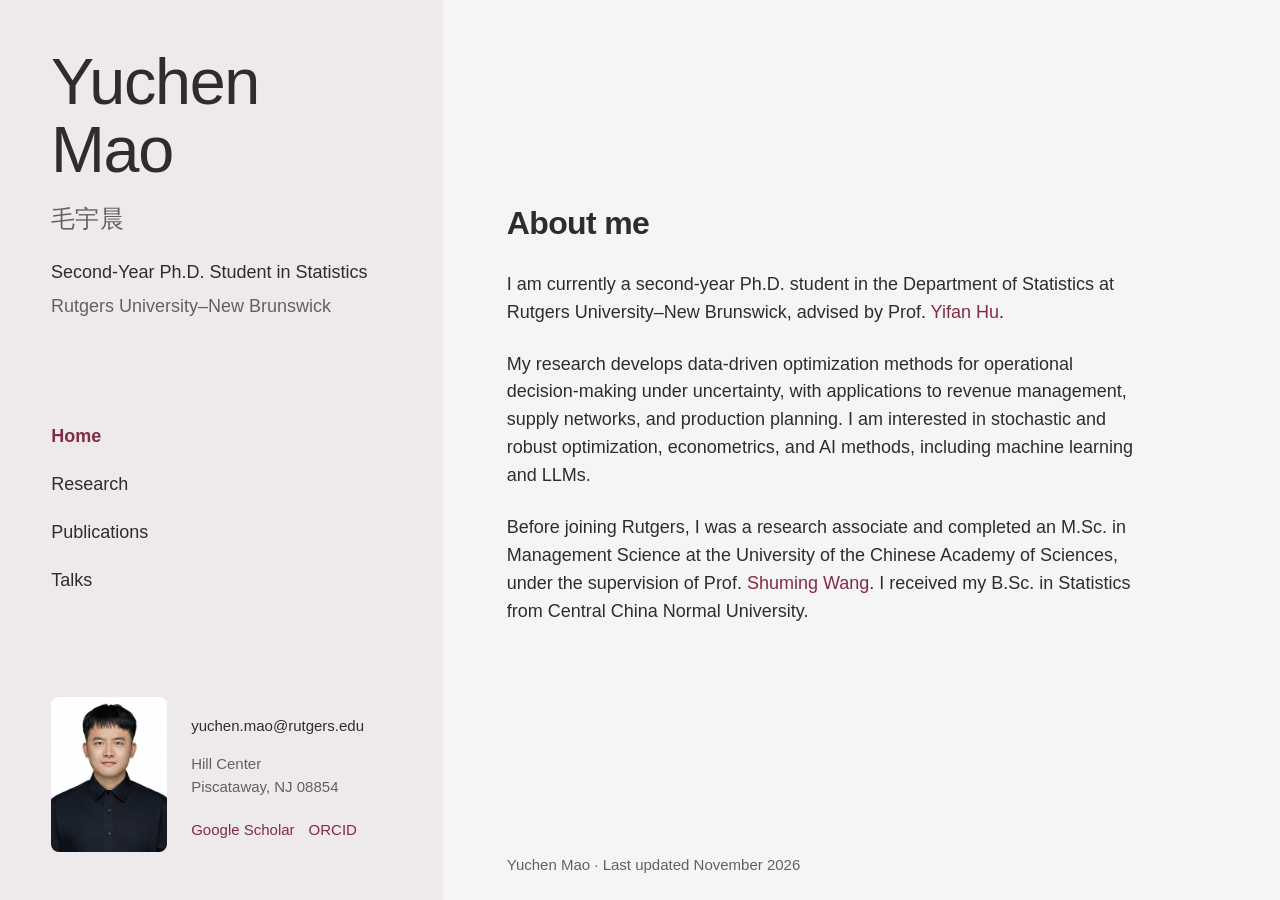
==== commit d44d860e: "Publish approved reading widths, compact videos, and title typography" ====
--- a/index.html
+++ b/index.html
@@ -22,14 +22,14 @@
   <meta property="profile:first_name" content="Yuchen">
   <meta property="profile:last_name" content="Mao">
   <meta name="twitter:card" content="summary">
-  <link rel="stylesheet" href="styles.css?v=20261027-release">
+  <link rel="stylesheet" href="styles.css?v=20261106-release">
 
   <script type="application/ld+json">
   {
     "@context": "https://schema.org",
     "@type": "ProfilePage",
     "url": "https://yuchenmao98.github.io/",
-    "dateModified": "2026-10-28T02:34:00Z",
+    "dateModified": "2026-11-06T20:51:45Z",
     "mainEntity": {
       "@type": "Person",
       "name": "Yuchen Mao",
@@ -128,6 +128,6 @@
       </p>
     </article>
   </main>
-  <footer class="site-footer"><p>Yuchen Mao · Last updated October 2026</p></footer>
+  <footer class="site-footer"><p>Yuchen Mao · Last updated November 2026</p></footer>
 </body>
 </html>
--- a/styles.css
+++ b/styles.css
@@ -247,6 +247,13 @@
   .research-path h4, .research-path p { font-size: var(--text-size); }
   .research-summary { margin-top: 30px; }
 }
+/* Long paper and talk titles can use the right column without moving its left edge. */
+@media (min-width: 851px) {
+  .publications-page .content-main,
+  .talks-page .content-main { padding-right: var(--edge); }
+  .publication-content,
+  .talk-content { max-width: none; }
+}
 .publication-content section > h2::before {
   content: ""; display: block; width: 26px; height: 4px;
   background: var(--accent); margin-bottom: 14px;
@@ -254,7 +261,7 @@
 .paper-list { list-style: none; margin: 0; padding: 0; }
 .paper-list li + li { margin-top: 30px; }
 .paper-list p + p { margin-top: 7px; }
-.paper-title { font-family: var(--display-serif); font-weight: 400; font-size: 20px; line-height: 1.35; letter-spacing: 0; }
+.paper-title { font-family: var(--display-serif); font-weight: 400; font-size: 19px; line-height: 1.35; letter-spacing: 0; }
 .paper-title a,
 .paper-title a:visited,
 .paper-title a:hover,
@@ -295,7 +302,8 @@
 /* Keep the recording light to load and subordinate to the talk information. */
 .talk-links { display: flex; flex-wrap: wrap; gap: 4px 24px; margin-top: 14px; font-family: var(--sans); font-size: 15px; }
 .talk-links a { display: inline-flex; align-items: center; min-height: 44px; }
-.talk-video { margin: 18px 0 0; }
+/* Match Home and Research's reading width while leaving long talk titles wider. */
+.talk-video { max-width: 640px; margin: 18px 0 0; }
 .talk-video video { display: block; width: 100%; height: auto; aspect-ratio: 16 / 9; background: var(--surface); }
 .talk-video figcaption { margin-top: 10px; font-family: var(--sans); font-size: 15px; line-height: 1.55; color: var(--muted); }
 .talks-page .paper-list li + li { margin-top: 48px; }
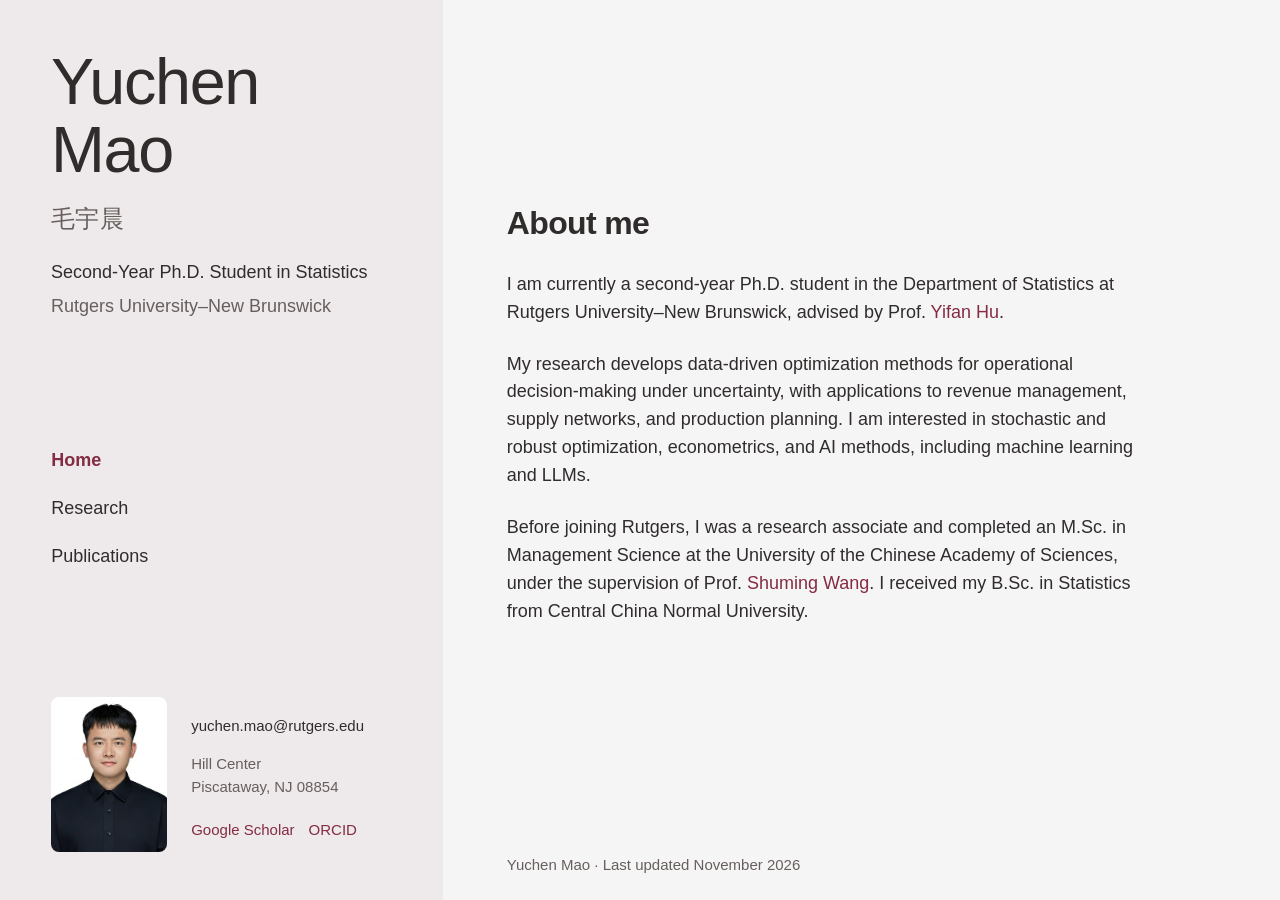
==== commit a47b681b: "Hide work in progress and withdraw Talks page" ====
--- a/index.html
+++ b/index.html
@@ -29,7 +29,7 @@
     "@context": "https://schema.org",
     "@type": "ProfilePage",
     "url": "https://yuchenmao98.github.io/",
-    "dateModified": "2026-11-06T20:51:45Z",
+    "dateModified": "2026-11-09T21:12:16Z",
     "mainEntity": {
       "@type": "Person",
       "name": "Yuchen Mao",
@@ -90,7 +90,6 @@
       <a href="index.html" aria-current="page">Home</a>
       <a href="research.html">Research</a>
       <a href="publications.html">Publications</a>
-      <a href="talks.html">Talks</a>
     </nav>
     <div class="rail-bottom">
       <img class="portrait" src="assets/yuchen-mao.jpg" width="295" height="393" alt="Portrait of Yuchen Mao">
